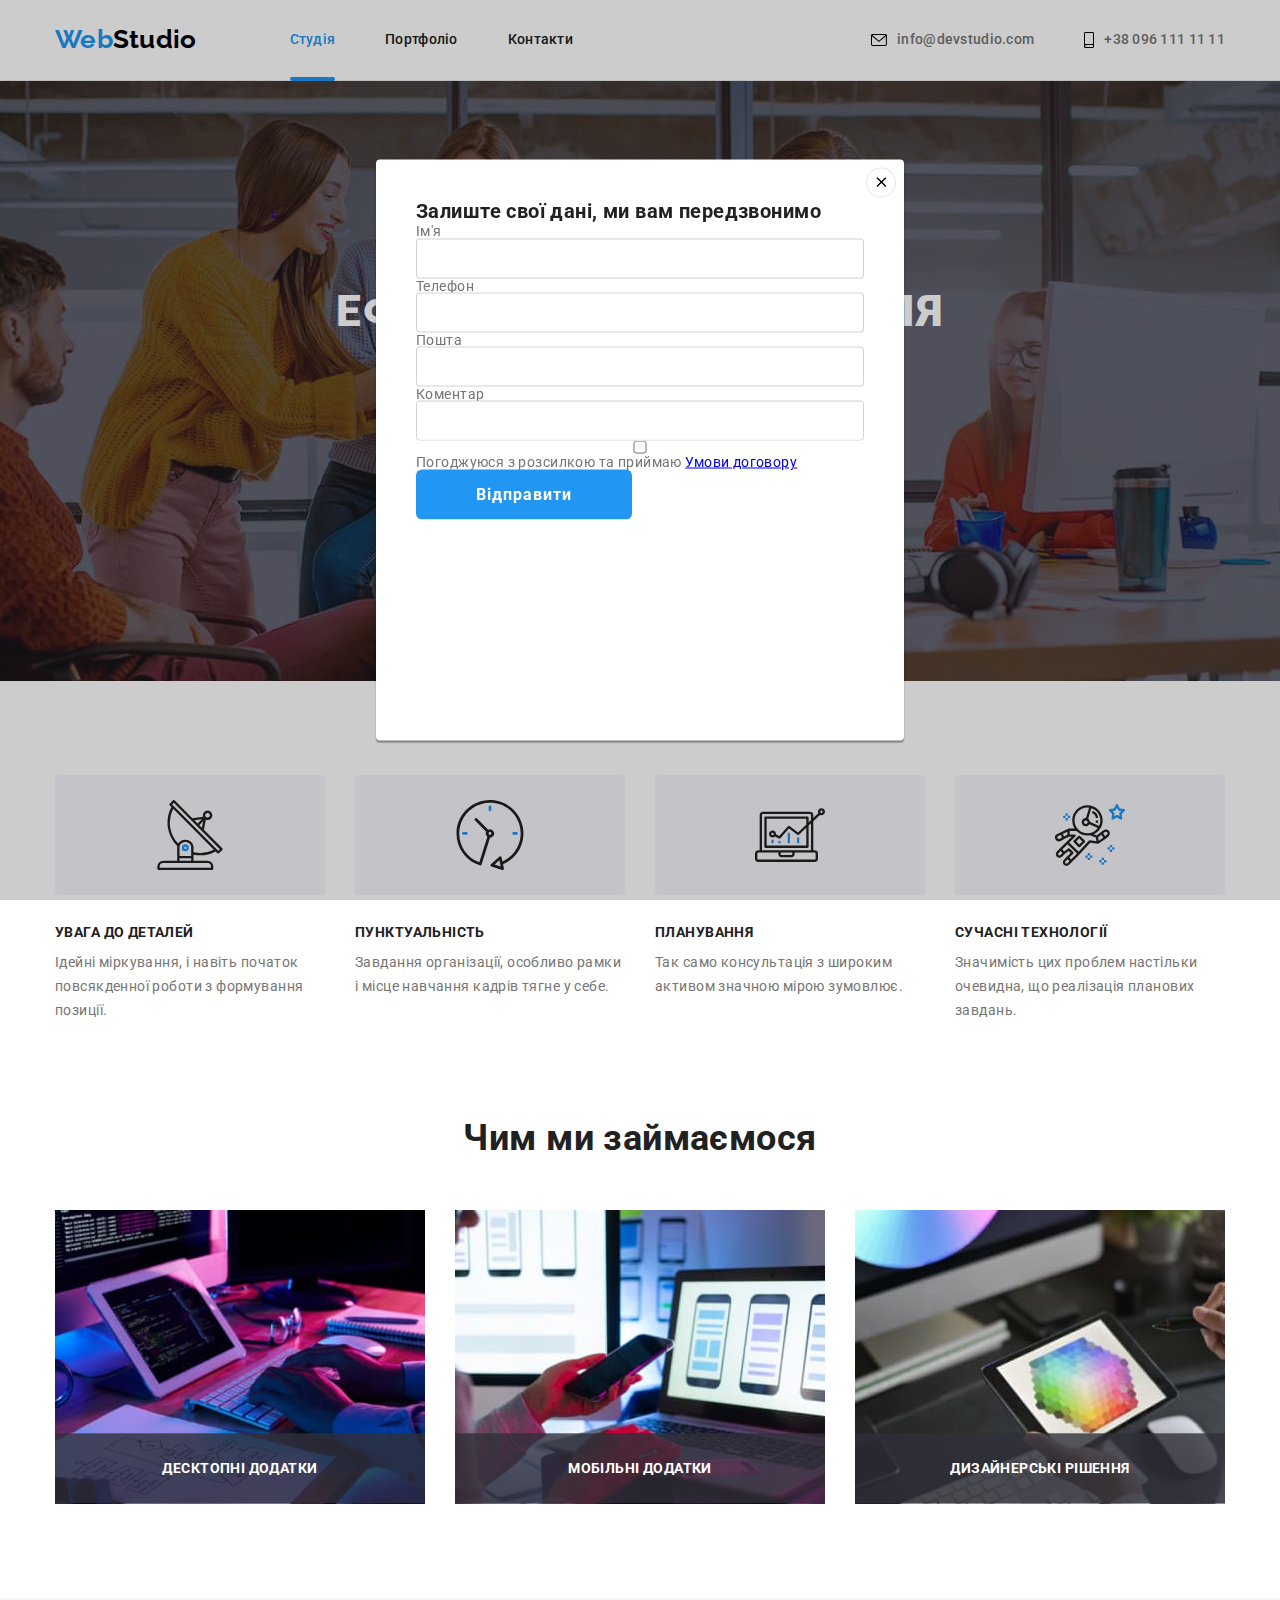
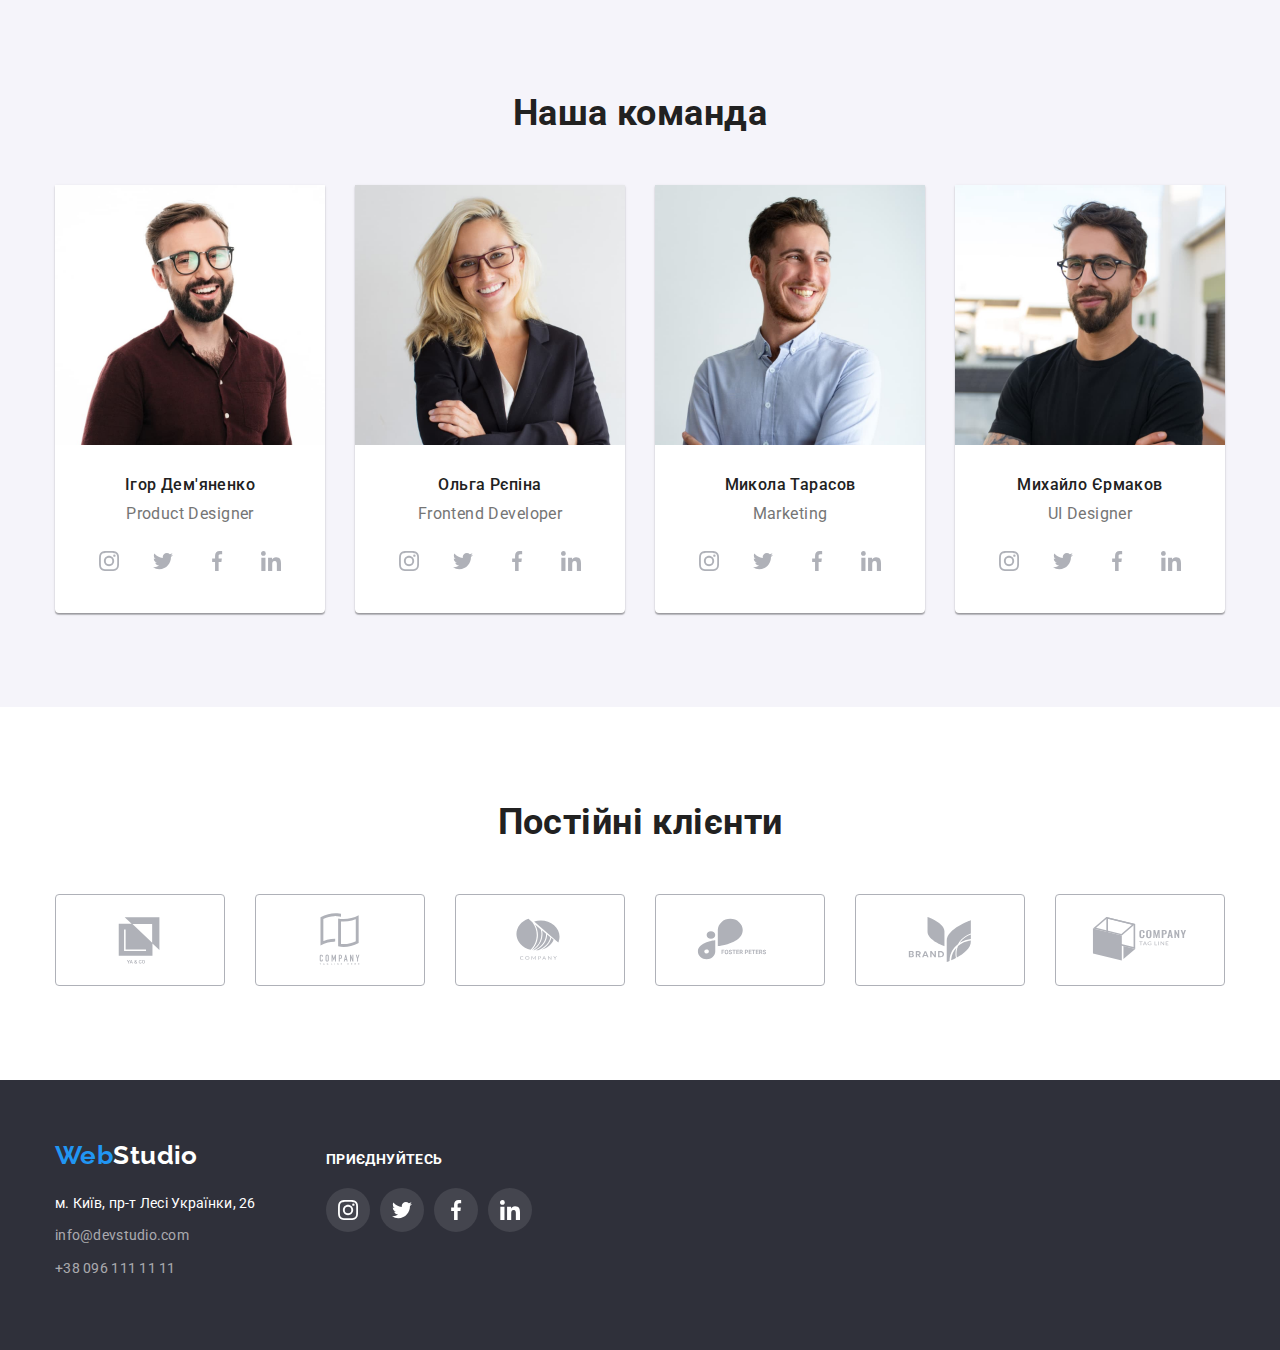
==== index.html @ f41c58e1 "add modal form" ====
<!DOCTYPE html>
<html lang="uk">
<head>
    <meta charset="UTF-8">
    <meta http-equiv="X-UA-Compatible" content="IE=edge">
    <meta name="viewport" content="width=device-width, initial-scale=1.0">
    <title>Web Studio</title>
    <link rel="preconnect" href="https://fonts.googleapis.com">
    <link rel="preconnect" href="https://fonts.gstatic.com" crossorigin>
    <link href="https://fonts.googleapis.com/css2?family=Raleway:wght@700&family=Roboto:wght@400;500;700;900&display=swap" rel="stylesheet">
    <link rel="stylesheet" href="https://cdnjs.cloudflare.com/ajax/libs/modern-normalize/1.1.0/modern-normalize.min.css">
    <link rel="stylesheet" href="./css/styles.css">
</head>
<body>
    <!-- header -->
    
    <header class="header">
        <div class="container flex-align">
        <!-- navigation to other pages -->
            <nav class="header-nav">
                <a href="/" class="logo"><span class="logo-web">Web</span>Studio</a>
                <ul class="page-links list">
                    <li class="item"><a href="./index.html" class="header-nav-link link current">Студія</a></li>
                    <li class="item"><a href="./portfolio.html" class="header-nav-link link">Портфоліо</a></li>
                    <li class="item"><a href="" class="header-nav-link link">Контакти</a></li>
                </ul>
            </nav>
            <!-- header address -->
            <ul class="header-nav list">                
                <li class="item">
                    <a href="mailto:info@devstudio.com" class="contacts-nav">
                        <svg class="envelope" width="16px" height="12px">
                            <use href="./images/icons.svg#icon-envelope"></use>
                        </svg>
                        <span>info@devstudio.com</span>
                    </a>
                </li>
                <li class="item">
                    <a href="tel:+38 096 111 11 11" class="contacts-nav">
                        <svg class="smartphone" width="10px" height="16px">
                            <use href="./images/icons.svg#icon-smartphone"></use>
                        </svg>
                        <span>+38 096 111 11 11</span>
                    </a>
                </li>
            </ul>
        </div>
    </header>
    
    <!-- main -->
    <main>
        <!-- hero -->
        <section class="hero section hero-bg">
            <div class="container">
                <h1 class="hero-title">Ефективні рішення для<br>вашого бізнесу</h1>
                <button type="button" class="btn primary" data-modal-open>Замовити послугу</button>
            </div>        
        </section>
        
        <!-- about -->
        <section class="about section">
            <div class="container">
                <h2 class="title visually-hidden">Наші принципи</h2>
                <ul class="about list">
                    <li class="about-item">
                        <div class="about-container">
                            <svg class="about-icon" width="70px" height="70px">
                                <use href="./images/icons.svg#icon-antenna"></use>
                            </svg>
                        </div>
                        <h3 class="feature">УВАГА ДО ДЕТАЛЕЙ</h3>
                        <p class="feature-info">Ідейні міркування, і навіть початок повсякденної роботи з формування позиції.</p>
                    </li>
                    <li class="about-item">
                        <div class="about-container">
                            <svg class="about-icon" width="70px" height="70px">
                                <use href="./images/icons.svg#icon-clock"></use>
                            </svg>
                        </div>
                        <h3 class="feature">ПУНКТУАЛЬНІСТЬ</h3>
                        <p class="feature-info">Завдання організації, особливо рамки і місце навчання кадрів тягне у себе.</p>
                    </li>
                    <li class="about-item">
                        <div class="about-container">
                            <svg class="about-icon" width="70px" height="70px">
                                <use href="./images/icons.svg#icon-diagram"></use>
                            </svg>
                        </div>
                        <h3 class="feature">ПЛАНУВАННЯ</h3>
                        <p class="feature-info">Так само консультація з широким активом значною мірою зумовлює.</p>
                    </li>
                    <li class="about-item">
                        <div class="about-container">
                            <svg class="about-icon" width="70px" height="70px">
                                <use href="./images/icons.svg#icon-astronaut"></use>
                            </svg>
                        </div>
                        <h3 class="feature">СУЧАСНІ ТЕХНОЛОГІЇ</h3>
                        <p class="feature-info">Значимість цих проблем настільки очевидна, що реалізація планових завдань.</p>
                    </li>
                </ul>
            </div>
        </section>
        
        <!-- what we do -->
        <section class="we-do section">
                <div class="container">
                <h2 class="title">Чим ми займаємося</h2>
                <ul class="we-do list">
                    <li>
                        <div class="we-do-overlay">
                            <img class="no-gap" src="./images/box1.jpg" alt="coding" width="370">
                            <p class="we-do-text">
                                Десктопні додатки
                            </p>
                        </div>
                    </li>
                    <li>
                        <div class="we-do-overlay">
                            <img class="no-gap" src="./images/box2.jpg" alt="optimizing" width="370">
                            <p class="we-do-text">
                                Мобільні додатки
                            </p>
                        </div>
                    </li>
                    <li>
                        <div class="we-do-overlay">
                            <img class="no-gap" src="./images/box3.jpg" alt="styling" width="370">
                            <p class="we-do-text">
                                Дизайнерські рішення
                            </p>
                        </div>
                    </li>
                </ul>
            </div>
        </section>
        
        <!-- crew -->
        <section class="crew section">
                <div class="container">
                    <h2 class="title">Наша команда</h2>
                    <ul class="crew list">
                        <li class="crew item">                            
                            <img class="no-gap" src="./images/crew1.jpg" alt="Ihor" width="270">
                            <div class="crew-item">
                                <h3 class="feature crew">Ігор Дем'яненко</h3>
                                <p class="crew-info">Product Designer</p>
                                <ul class="social-icons list">
                                    <li class="icon-item">
                                        <a href="" class="social-link link">
                                            <svg class="social-icon" width="20px" height="20px">
                                                <use href="./images/icons.svg#icon-instagram"></use>
                                            </svg>
                                        </a>
                                    </li>
                                    <li class="icon-item">
                                        <a href="" class="social-link link">
                                            <svg class="social-icon" width="20px" height="20px">
                                                <use href="./images/icons.svg#icon-twitter"></use>
                                            </svg>
                                        </a>
                                    </li>
                                    <li class="icon-item">
                                        <a href="" class="social-link link">
                                            <svg class="social-icon" width="20px" height="20px">
                                                <use href="./images/icons.svg#icon-facebook"></use>
                                            </svg>
                                        </a>
                                    </li>
                                    <li class="icon-item">
                                        <a href="" class="social-link link">
                                            <svg class="social-icon" width="20px" height="20px">
                                                <use href="./images/icons.svg#icon-linkedin"></use>
                                            </svg>
                                        </a>
                                    </li>
                                </ul>
                            </div>                            
                        </li>
                        <li class="crew item">                            
                            <img class="no-gap" src="./images/crew2.jpg" alt="Olga" width="270">
                            <div class="crew-item">
                                <h3 class="feature crew">Ольга Рєпіна</h3>
                                <p class="crew-info">Frontend Developer</p>
                                <ul class="social-icons list">
                                    <li class="icon-item">
                                        <a href="" class="social-link link">
                                            <svg class="social-icon" width="20px" height="20px">
                                                <use href="./images/icons.svg#icon-instagram"></use>
                                            </svg>
                                        </a>
                                    </li>
                                    <li class="icon-item">
                                        <a href="" class="social-link link">
                                            <svg class="social-icon" width="20px" height="20px">
                                                <use href="./images/icons.svg#icon-twitter"></use>
                                            </svg>
                                        </a>
                                    </li>
                                    <li class="icon-item">
                                        <a href="" class="social-link link">
                                            <svg class="social-icon" width="20px" height="20px">
                                                <use href="./images/icons.svg#icon-facebook"></use>
                                            </svg>
                                        </a>
                                    </li>
                                    <li class="icon-item">
                                        <a href="" class="social-link link">
                                            <svg class="social-icon" width="20px" height="20px">
                                                <use href="./images/icons.svg#icon-linkedin"></use>
                                            </svg>
                                        </a>
                                    </li>
                                </ul>
                            </div>                            
                        </li>
                        <li class="crew item">                            
                            <img class="no-gap" src="./images/crew3.jpg" alt="Mykhola" width="270">
                            <div class="crew-item">
                                <h3 class="feature crew">Микола Тарасов</h3>
                                <p class="crew-info">Marketing</p>
                                <ul class="social-icons list">
                                    <li class="icon-item">
                                        <a href="" class="social-link link">
                                            <svg class="social-icon" width="20px" height="20px">
                                                <use href="./images/icons.svg#icon-instagram"></use>
                                            </svg>
                                        </a>
                                    </li>
                                    <li class="icon-item">
                                        <a href="" class="social-link link">
                                            <svg class="social-icon" width="20px" height="20px">
                                                <use href="./images/icons.svg#icon-twitter"></use>
                                            </svg>
                                        </a>
                                    </li>
                                    <li class="icon-item">
                                        <a href="" class="social-link link">
                                            <svg class="social-icon" width="20px" height="20px">
                                                <use href="./images/icons.svg#icon-facebook"></use>
                                            </svg>
                                        </a>
                                    </li>
                                    <li class="icon-item">
                                        <a href="" class="social-link link">
                                            <svg class="social-icon" width="20px" height="20px">
                                                <use href="./images/icons.svg#icon-linkedin"></use>
                                            </svg>
                                        </a>
                                    </li>
                                </ul>
                            </div>                            
                        </li>
                        <li class="crew item">                            
                            <img class="no-gap" src="./images/crew4.jpg" alt="Mykhailo" width="270">
                            <div class="crew-item">
                                <h3 class="feature crew">Михайло Єрмаков</h3>
                                <p class="crew-info">UI Designer</p>
                                <ul class="social-icons list">
                                    <li class="icon-item">
                                        <a href="" class="social-link link">
                                            <svg class="social-icon" width="20px" height="20px">
                                                <use href="./images/icons.svg#icon-instagram"></use>
                                            </svg>
                                        </a>
                                    </li>
                                    <li class="icon-item">
                                        <a href="" class="social-link link">
                                            <svg class="social-icon" width="20px" height="20px">
                                                <use href="./images/icons.svg#icon-twitter"></use>
                                            </svg>
                                        </a>
                                    </li>
                                    <li class="icon-item">
                                        <a href="" class="social-link link">
                                            <svg class="social-icon" width="20px" height="20px">
                                                <use href="./images/icons.svg#icon-facebook"></use>
                                            </svg>
                                        </a>
                                    </li>
                                    <li class="icon-item">
                                        <a href="" class="social-link link">
                                            <svg class="social-icon" width="20px" height="20px">
                                                <use href="./images/icons.svg#icon-linkedin"></use>
                                            </svg>
                                        </a>
                                    </li>
                                </ul>
                            </div>                            
                        </li>
                    </ul>
                </div>
        </section>

        <!-- clients -->
        <section class="clients section">
            <div class="container">
                <h2 class="title">Постійні клієнти</h2>
                <ul class="clients list">
                    <li class="client-item">
                        <a href="/" class="client-link">
                            <svg class="logo-icon" width="106px" height="60px">
                                <use href="./images/icons.svg#icon-logo"></use>
                            </svg>
                        </a>
                    </li>
                    <li class="client-item">
                        <a href="/" class="client-link">
                            <svg class="logo-icon" width="106px" height="60px">
                                <use href="./images/icons.svg#icon-logo-1"></use>
                            </svg>
                        </a>
                    </li>
                    <li class="client-item">
                        <a href="/" class="client-link">
                            <svg class="logo-icon" width="106px" height="60px">
                                <use href="./images/icons.svg#icon-logo-2"></use>
                            </svg>
                        </a>
                    </li>
                    <li class="client-item">
                        <a href="/" class="client-link">
                            <svg class="logo-icon" width="106px" height="60px">
                                <use href="./images/icons.svg#icon-logo-3"></use>
                            </svg>
                        </a>
                    </li>
                    <li class="client-item">
                        <a href="/" class="client-link">
                            <svg class="logo-icon" width="106px" height="60px">
                                <use href="./images/icons.svg#icon-logo-4"></use>
                            </svg>
                        </a>
                    </li>
                    <li class="client-item">
                        <a href="/" class="client-link">
                            <svg class="logo-icon" width="106px" height="60px">
                                <use href="./images/icons.svg#icon-logo-5"></use>
                            </svg>
                        </a>
                    </li>
                </ul>
            </div>
        </section>
    </main>

    <!-- footer -->
    <footer class="footer">
        <div class="container">
            <div class="address-links">
                <a href="/" class="footer logo"><span class="logo-web">Web</span>Studio</a>
            <address class="address-list">
                <ul class="address-list list">
                    <li><a href="https://goo.gl/maps/iMWKFZ3eY1f8vixX7" class="contacts-nav address">м. Київ, пр-т Лесі Українки, 26</a></li>
                    <li><a href="mailto:info@devstudio.com" class="contacts-nav link">info@devstudio.com</a></li>
                    <li><a href="tel:+38 096 111 11 11" class="contacts-nav link">+38 096 111 11 11</a></li>
                </ul>
            </address>
            </div>
            <div class="social-links">
                <strong class="strong">приєднуйтесь</strong>
                <ul class="social-icons list">
                    <li class="icon-item">
                        <a href="/" class="social-link link">
                            <svg class="social-icon" width="20px" height="20px">
                                <use href="./images/icons.svg#icon-instagram"></use>
                            </svg>
                        </a>
                    </li>
                    <li class="icon-item">
                        <a href="/" class="social-link link">
                            <svg class="social-icon" width="20px" height="20px">
                                <use href="./images/icons.svg#icon-twitter"></use>
                            </svg>
                        </a>
                    </li>
                    <li class="icon-item">
                        <a href="/" class="social-link link">
                            <svg class="social-icon" width="20px" height="20px">
                                <use href="./images/icons.svg#icon-facebook"></use>
                            </svg>
                        </a>
                    </li>
                    <li class="icon-item">
                        <a href="/" class="social-link link">
                            <svg class="social-icon" width="20px" height="20px">
                                <use href="./images/icons.svg#icon-linkedin"></use>
                            </svg>
                        </a>
                    </li>
                </ul>
            </div>
        </div>
    </footer>
    <div class="backdrop is-hidde" data-modal>
        <div class="modal">
            <button type="button" class="btn-modal" data-modal-close>
                <svg class="modal-icon" width="18px" height="18px">
                    <use href="./images/icons.svg#icon-close"></use>
                </svg>
            </button>
            <b class="title">
                Залиште свої дані, ми вам передзвонимо
            </b>
            <form name="ticket">
                <div class="form-field">
                    <label for="user-name">
                    Ім'я
                    </label>
                    <input type="text" name="user-name" id="user-name" class="modal-input">
                </div>
                <div class="form-field">
                    <label for="user-tel" class="modal-label">
                    Телефон
                    </label>
                    <input type="tel" name="user-tel" id="user-tel" class="modal-input">
                </div>
                <div class="form-field">
                    <label for="user-email" class="modal-label">
                    Пошта
                    </label>
                    <input type="email" name="user-email" id="user-email" class="modal-input">
                </div>
                <div class="form-field">
                    <label for="user-comment" class="modal-label">
                    Коментар
                    </label>
                    <textarea name="user-comment" id="user-comment" placeholder="Введіть текст" class="user-comment modal-input" rows="8">
                    </textarea>
                </div>
                <div class="form-field">
                    <input type="checkbox" id="checkbox">
                    <label for="checkbox">
                        Погоджуюся з розсилкою та приймаю
                        <a href="/">Умови договору</a>
                    </label>
                </div>
                <button type="submit" class="btn primary">
                    <p>
                        Відправити
                    </p>
                </button>
            </form>
        </div>
    </div>
    <script src="./js/modal.js"></script>
</body>
</html>
---- css/styles.css ----
:root {
    --primary-backgroung-color: #FFFFFF;
    --primary-text-color: #757575;
    --secondary-background-color: #F5F4FA;
    --accent-color: #2196F3;
    --title-features-color: #212121;
    --hero-background-color: #2F303A;
    --hero-text-color: #FFFFFF;
    --footer-color: #2F303A;
    --footer-text-color: #FFFFFF;
    --footer-contacts-color: rgba(255, 255, 255, 0.6);
    --button-text-accent-color: #FFFFFF;
}

/* general */
body {
    background-color: var(--primary-backgroung-color);
    color: var(--primary-text-color);

    list-style: none;

    font-family: 'Roboto', sans-serif;
    font-size: 14px;
    letter-spacing: 0.03em;
}

h1, h2, h3 {
    margin: 0 auto;
}

p {
    margin: 0;
}

.container {
    width: 1200px;
    margin: 0 auto;
    padding-left: 15px;
    padding-right: 15px;
    /* outline: 2px solid tomato; */
}

.flex-align {
    display: flex;
    align-items: center;
}

.section {
    padding-top: 94px;
    padding-bottom: 94px;
}

.visually-hidden {
    position: absolute;
    width: 1px;
    height: 1px;
    margin: -1px;
    border: 0;
    padding: 0;

    white-space: nowrap;
    clip-path: inset(100%);
    clip: rect(0 0 0 0);
    overflow: hidden;
}

.no-gap {
    display: block;
}


/* buttons */
.btn {
    cursor: pointer;
    text-align: center;
    border: none;
}

.btn.primary {
    display: inline-flex;
    width: 216px;
    height: 50px;
    align-items: center;
    justify-content: center;
    border-radius: 6px;
    /* padding: 10px 32px; */

    background-color: var(--accent-color);
    color: var(--button-text-accent-color);

    transition: background-color 250ms cubic-bezier(0.4, 0, 0.2, 1);

    font-family: inherit;
    font-weight: 700;
    font-size: 16px;
    line-height: 1.9;
    letter-spacing: 0.06em;
}

.btn.primary:hover,
.btn.primary:focus {
    background-color: #188CE8;
}

.btn.secondary {
    display: inline-block;
    border-radius: 6px;
    padding: 6px 22px;

    background-color: var(--secondary-background-color);
    color: var(--title-features-color);

    transition: color 250ms cubic-bezier(0.4, 0, 0.2, 1),
    background-color 250ms cubic-bezier(0.4, 0, 0.2, 1),
    box-shadow 250ms cubic-bezier(0.4, 0, 0.2, 1);

    font-family: inherit;
    font-weight: 500;
    font-size: 16px;
    line-height: 1.6;
    text-align: center;
    letter-spacing: 0.03em;
}

/* lists */
.list {
    margin: 0;
    padding: 0;
    list-style: none;
}

/* links */
.link {
    text-decoration: none;
}

/* header */
.header {
    border-bottom: 1px solid #ECECEC;
}

.logo {
    display: block;
    padding-top: 24px;
    padding-bottom: 25px;

    color: #000000;

    font-family: 'Raleway', sans-serif;
    font-weight: 700;
    font-size: 26px;
    line-height: 1.2;
    text-decoration: none;
}

.logo .logo-web {
    color: var(--accent-color);
}

.header-nav,
.page-links {
    display: flex;
    align-items: center;
    justify-content: flex-start;
}

.page-links.list {
    margin-left: 93px;
}

.header-nav,
.contacts-nav {
    font-weight: 500;
    font-size: 14px;
    line-height: 1.14;
    letter-spacing: 0.02em;
}

.header-nav .item + .item {
    margin-left: 50px;
}

.header-nav .link {
    padding-top: 32px;
    padding-bottom: 32px;

    color: var(--title-features-color);
    text-decoration: none;
    transition: color 250ms cubic-bezier(0.4, 0, 0.2, 1);
}

.header-nav .link:hover,
.header-nav .link:focus {
    color: var(--accent-color);
}

.header-nav .link.current {
    color: var(--accent-color);
}

.header-nav .list {
    margin-top: 0;
    margin-bottom: 0;
}

.header-nav.list {
    margin-left: auto;
}

.header-nav-link {
    display: block;
    position: relative;
}

.header-nav-link::after {
    content: '';
    display: block;

    position: absolute;
    bottom: -1.2px;
    width: 100%;
    height: 4px;
    background-color: var(--accent-color);
    border-radius: 2px;

    transform: scaleX(0);
    transition: transform 250ms cubic-bezier(0.4, 0, 0.2, 1);
    overflow: hidden;
}

.header-nav-link:hover::after,
.header-nav-link:focus::after,
.current::after {
    transform: scaleX(1);
}

.contacts-nav {
    display: flex;
    align-items: center;
    padding-top: 32px;
    padding-bottom: 32px;
    
    color: var(--primary-text-color);
    text-decoration: none;
    transition: color 250ms cubic-bezier(0.4, 0, 0.2, 1);
}

.envelope,
.smartphone {
    margin-right: 10px;
    transition: color 250ms cubic-bezier(0.4, 0, 0.2, 1),
    fill 250ms cubic-bezier(0.4, 0, 0.2, 1);
}

.contacts-nav:hover,
.contacts-nav:focus {
    color: var(--accent-color);
    fill: var(--accent-color);
}

/* hero */
.hero {
    text-align: center;
    background-color: #2F303A;
    color: var(--hero-text-color);
    padding-top: 0;
    padding-bottom: 0;
}

.hero-bg {
    height: 600px;
    max-width: 1600px;
    margin-left: auto;
    margin-right: auto;

    background-image: linear-gradient(
        to right,
        rgba(47, 48, 58, 0.4),
        rgba(47, 48, 58, 0.4)),
        url(../images/hero.jpg);
    background-repeat: no-repeat;
    background-position: center;
    background-size: cover
}

.hero.section {
    padding: 200px 0;
}

.hero-title {
    /* padding: 46px; */
    margin-bottom: 30px;

    font-weight: 900;
    font-size: 44px;
    line-height: 1.4;
    text-align: center;
    letter-spacing: 0.06em;
    text-transform: uppercase;
}

 /* about */
.about.section {
    padding-bottom: 0;
}
.title {
    color: var(--title-features-color);

    font-weight: 700;
    font-size: 36px;
    line-height: 1.2;
    text-align: center;
}

.we-do .title {
    margin-bottom: 50px;
}

.about.list {
    display: flex;
    justify-content: space-between;
}

.about-item {
    /* margin-right: 30px; */
    width: 270px;
}

/* we-do */

.we-do.list {
    display: flex;
    justify-content: space-between;
}

.we-do-overlay {
    position: relative;
}

.we-do-text {
    display: flex;
    width: 100%;
    height: 70px;
    justify-content: center;
    align-items: center;
    position: absolute;
    transform: translateY(-101%);

    font-weight: 700;
    line-height: 16px;
    text-transform: uppercase;
    
    background-color: rgba(47, 48, 58, 0.8);
    color: #ffffff;
}


.about-container {
    display: flex;
    width: 270px;
    height: 120px;
    margin-bottom: 30px;
    align-items: center;
    justify-content: center;
    border-radius: 4px;
    
    background-color: #F5F4FA;
}

.feature {
    margin-bottom: 10px;

    color: var(--title-features-color);

    font-weight: 700;
    font-size: 14px;
    line-height: 1.14;
    text-transform: uppercase;
}

.feature-info {
    line-height: 1.7;
}

/* crew */
.crew {
    background-color: var(--secondary-background-color);
    text-transform: none;
}

.crew-item {
    padding: 30px 0;
}

.crew .title {
    margin-bottom: 50px;
}

.crew.list {
    display: flex;
    justify-content: space-between;
}

.crew.item {
    background-color: #fff;
    box-shadow: 0px 1px 3px rgba(0, 0, 0, 0.12), 0px 1px 1px rgba(0, 0, 0, 0.14), 0px 2px 1px rgba(0, 0, 0, 0.2);
    border-radius: 0 0 4px 4px;
}

.crew.item .social-icons {
    display: flex;
    justify-content: center;
    margin-top: 16px;
}

.crew.item .icon-item {
    width: 44px;
    height: 44px;
    margin-right: 10px;
}

.crew.item .social-link:hover,
.crew.item .social-link:focus {
    background-color: var(--accent-color);
    fill: #FFFFFF;
}

.crew.item .icon-item:last-child {
    margin-right: 0;
}

.crew.item .social-link {
    display: flex;
    height: 100%;
    width: 100%;
    align-items: center;
    justify-content: center;
    border-radius: 50%;
    fill: #AFB1B8;

    transition: fill 250ms cubic-bezier(0.4, 0, 0.2, 1),
    background-color 250ms cubic-bezier(0.4, 0, 0.2, 1);
}

.feature.crew {
    font-weight: 500;
    font-size: 16px;
    line-height: 1.2;
    text-align: center;

    background-color: #fff;
}

.crew-info {
    font-size: 16px;
    line-height: 1.2;
    text-align: center;

    color: var(--primary-text-color);
}

/* clients */

.clients {
    display: flex;
    align-items: center;
    justify-content: center;
}

.clients .client-item {
    display: flex;
    width: 170px;
    height: 92px;
    margin-top: 50px;
    margin-right: 30px;
}

.clients .client-item:last-child {
    margin-right: 0;
}


.client-link {
    display: flex;
    height: 100%;
    width: 100%;
    align-items: center;
    justify-content: center;
    transition: color 250ms cubic-bezier(0.4, 0, 0.2, 1),
    border-color 250ms cubic-bezier(0.4, 0, 0.2, 1);

    color: #AFB1B8;
    border: 1px solid #AFB1B8;
    border-radius: 4px;
}

.client-link:hover,
.client-link:focus {
    color: var(--accent-color);
    border-color: var(--accent-color);
}

.logo-icon {
    fill: currentColor;
}

/* filters */
.filters.list {
    display: flex;
    justify-content: center;
    margin-bottom: 50px;
}

.filters .btn:hover,
.filters .btn:focus {
    background-color: var(--accent-color);
    color: var(--button-text-accent-color);
    box-shadow:
    0px 3px 1px rgba(0, 0, 0, 0.1),
    0px 1px 2px rgba(0, 0, 0, 0.08),
    0px 2px 2px rgba(0, 0, 0, 0.12);
}

.filter.item {
    margin-right: 8px;
}

.filter.item:last-child {
    margin-right: 0;
}

/* projects */
.projects.list {
    display: flex;
    flex-wrap: wrap;
    gap: 30px;
}

.projects-list-item {
    flex-basis: calc((100% - 60px) / 3);

    border: 1px solid #EEEEEE;
    border-radius: 4px;
}

.project.link:hover,
.project.link:focus {
    /* border: 1px solid #EEEEEE; */
    box-shadow:
        0px 1px 1px rgba(0, 0, 0, 0.12),
        0px 4px 4px rgba(0, 0, 0, 0.06),
        1px 4px 6px rgba(0, 0, 0, 0.16);
}

.project-hover {
    position: relative;
    overflow: hidden;
}

.project-item-overlay {
    display: block;
    position: absolute;
    width: 100%;
    height: 100%;
    background-color: rgba(33, 150, 243, 0.9);

    transition: transform 250ms cubic-bezier(0.4, 0, 0.2, 1);
}

.overlay-text {
    min-width: 322px;
    min-height: 168px;
    padding: 63px 24px;

    font-size: 18px;
    line-height: 28px;

    color: #ffffff;
}

.project.link:hover .project-item-overlay,
.project.link:focus .project-item-overlay {
    transform: translateY(-100%);
}

.img {
    display: block;
    max-width: 100%;
    height: auto;
}

/* .projects-list-item {
    width: 370px;
    margin-right: 30px;
    margin-bottom: 30px;
}

.projects-list-item:nth-child(3n) {
    margin-right: 0;
}

.projects-list-item:nth-last-child(-n + 3) {
    margin-bottom: 0;
} */

.project.link {
    display: block;

    transition: box-shadow 250ms cubic-bezier(0.4, 0, 0.2, 1);
}

.project-item {
    padding: 20px 24px;
}

.project-title {
    color: var(--title-features-color);

    font-weight: 700;
    font-size: 18px;
    line-height: 2;
    letter-spacing: 0.06em;
}

.project-type {
    color: var(--primary-text-color);

    font-size: 16px;
    line-height: 1.8;
}

/* footer */
.footer {
    padding: 60px 0;

    background-color: var(--footer-color);
}

.footer .container {
    display: flex;
    align-items: baseline;
}

.address-list {
    font-style: normal;
    text-decoration: none;
}

.contacts-nav.link,
.contacts-nav.address {
    display: block;
    padding-top: 0;
    padding-bottom: 0;
    margin-bottom: 9px;
}

.footer .address {
    color: var(--footer-text-color);
    font-weight: 400;
    font-size: 14px;
    line-height: 1.7;
}

.footer .address:hover,
.footer .address:focus {
    color: var(--accent-color);
}

.footer.logo {
    padding: 0;
    margin-bottom: 20px;

    color: var(--footer-text-color);

    text-decoration: none;
}

.footer .contacts-nav.link {
    color: var(--footer-contacts-color);
    font-weight: 400;
    font-size: 14px;
    line-height: 1.7;
}

.footer .link:hover,
.footer .link:focus {
    color: var(--accent-color);
}

.footer .strong {
    line-height: 16px;
    text-transform: uppercase;

    color: var(--footer-text-color);
}

.social-links {
    margin-left: 70px;
}
.social-icons {
    display: flex;
    margin-top: 20px;
    justify-content: center;
}

.icon-item {
    display: flex;
    width: 44px;
    height: 44px;
    margin-right: 10px;
    background-color: rgba(255, 255, 255, 0.1);
    border-radius: 50%;
}

.icon-item:last-child {
    margin-right: 0;
}

.social-link {
    display: flex;
    height: 100%;
    width: 100%;
    align-items: center;
    justify-content: center;
    border-radius: 50%;
    fill: var(--footer-text-color);

    transition: background-color 250ms cubic-bezier(0.4, 0, 0.2, 1);
}

.social-link:hover,
.social-link:focus {
    background-color: var(--accent-color);
}

/* modal */

.backdrop {
    position: fixed;
    top: 0;
    left: 0;
    width: 100%;
    height: 100%;

    background-color: rgba(0, 0, 0, 0.2);
    opacity: 1;

    transition: opacity 250ms, visibility 250ms;    
}

.backdrop.is-hidden .modal {
    transform: translate(-50%, -50%) scaleY(0);
}

.is-hidden {
    opacity: 0;
    pointer-events: none;
    visibility: hidden;
}

.modal {    
    position: absolute;
    top: 50%;
    left: 50%;
    transform-origin: top center;
    transform: translate(-50%, -50%) scaleY(1);

    min-width: 528px;
    min-height: 581px;
    padding: 40px;
    
    background-color: #ffffff;
    box-shadow: 0px 1px 3px rgba(0, 0, 0, 0.12), 0px 1px 1px rgba(0, 0, 0, 0.14), 0px 2px 1px rgba(0, 0, 0, 0.2);
    border-radius: 4px;

    transition: transform 1000ms cubic-bezier(0.4, 0, 0.2, 1);
}

.btn-modal {
    position: absolute;
    top: 8px;
    right: 8px;
    
    display: flex;
    justify-content: center;
    align-items: center;
    width: 30px;
    height: 30px;
    
    background-color: #ffffff;
    border-radius: 50%;
    border: 1px solid rgba(0, 0, 0, 0.1);
    
    cursor: pointer;
}

.modal .title {
    font-size: 20px;
    line-height: 23px;
}

.form-field {
    display: flex;
    flex-direction: column;
}

.modal-label {
    line-height: 14px;
}

.modal-input {
    width: 100%;
    height: 40px;
    padding: 12px;

    border: 1px solid rgba(33, 33, 33, 0.2);
    border-radius: 4px;
}

.user-comment {
    resize: none;
}
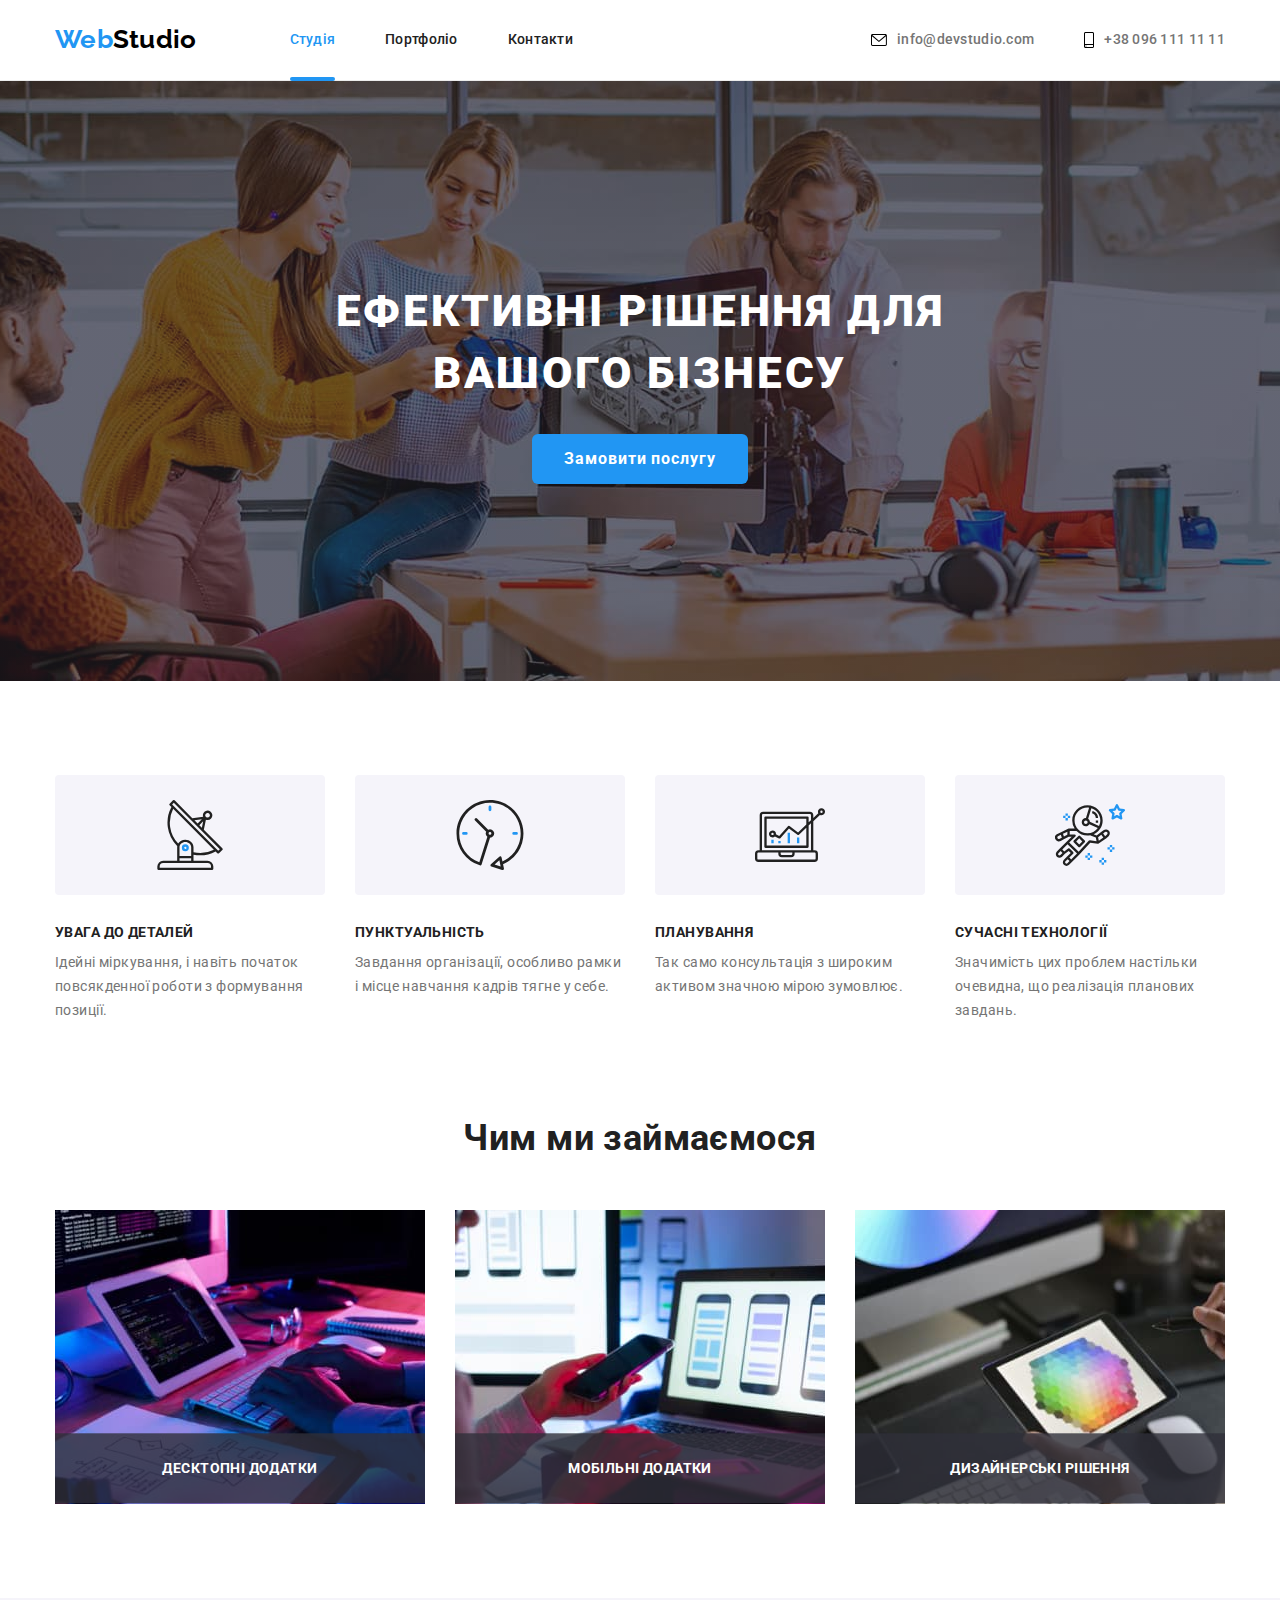
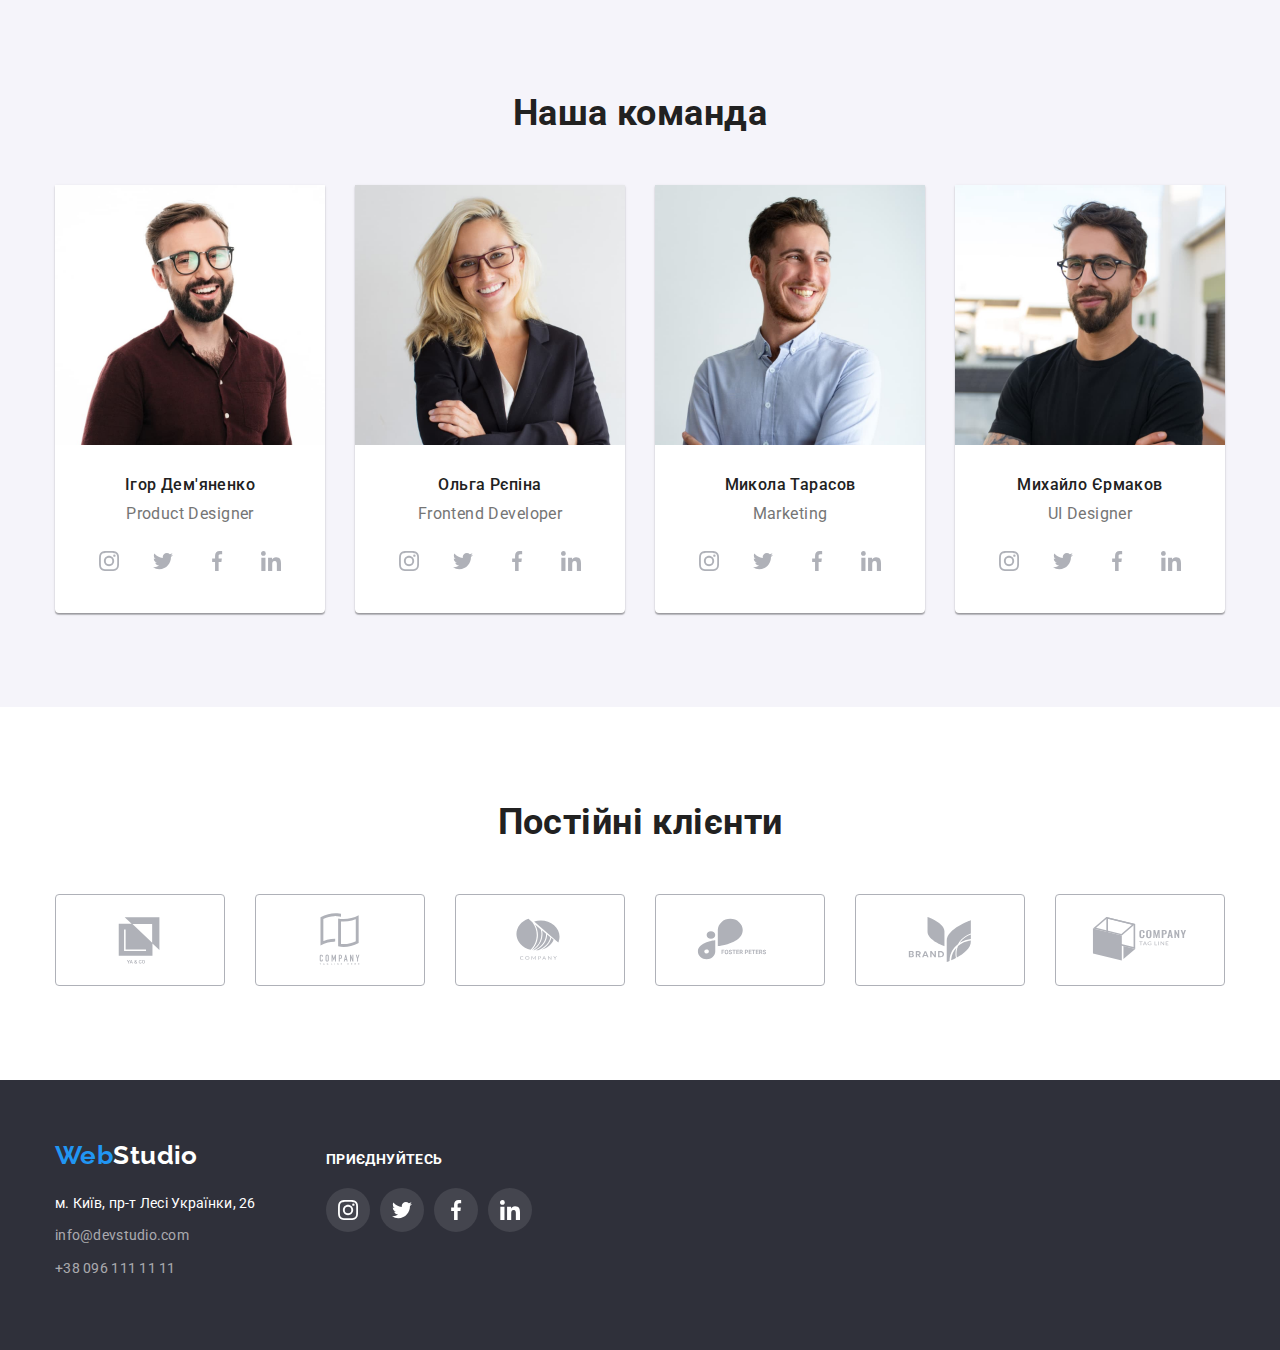
==== commit 95ec7448: "add full modal" ====
--- a/index.html
+++ b/index.html
@@ -390,11 +390,25 @@
                     </li>
                 </ul>
             </div>
+            <!-- <div class="thumb-foot">
+                <form class="sub-data">
+                    <label class="sub-text" for="sub">
+                        Підпишіться на розсилку
+                        <input class="sub-form" type="email" name="sub" placeholder="Email" id="sub" />
+                    </label>
+                    <button class="sub-btn" type="submit">
+                        Підписатися
+                        <svg class="sub-icon" width="24" height="24">
+                        <use href="./images/sprites.svg#icon-send"></use>
+                        </svg>
+                    </button>
+                </form>
+            </div> -->
         </div>
     </footer>
-    <div class="backdrop is-hidde" data-modal>
+    <div class="backdrop is-hidden" data-modal>
         <div class="modal">
-            <button type="button" class="btn-modal" data-modal-close>
+            <button type="button" class="btn btn-modal" data-modal-close>
                 <svg class="modal-icon" width="18px" height="18px">
                     <use href="./images/icons.svg#icon-close"></use>
                 </svg>
@@ -404,38 +418,37 @@
             </b>
             <form name="ticket">
                 <div class="form-field">
-                    <label for="user-name">
-                    Ім'я
-                    </label>
-                    <input type="text" name="user-name" id="user-name" class="modal-input">
+                    <label class="modal-label">
+                        Ім'я
+                        <input type="text" name="user-name" class="modal-input">
+                    </label>
                 </div>
                 <div class="form-field">
-                    <label for="user-tel" class="modal-label">
+                    <label class="modal-label">
                     Телефон
-                    </label>
-                    <input type="tel" name="user-tel" id="user-tel" class="modal-input">
+                    <input type="tel" name="user-tel" class="modal-input">
+                    </label>
                 </div>
                 <div class="form-field">
-                    <label for="user-email" class="modal-label">
+                    <label class="modal-label">
                     Пошта
-                    </label>
-                    <input type="email" name="user-email" id="user-email" class="modal-input">
+                    <input type="email" name="user-email" class="modal-input">
+                    </label>
                 </div>
                 <div class="form-field">
-                    <label for="user-comment" class="modal-label">
-                    Коментар
-                    </label>
-                    <textarea name="user-comment" id="user-comment" placeholder="Введіть текст" class="user-comment modal-input" rows="8">
-                    </textarea>
-                </div>
-                <div class="form-field">
-                    <input type="checkbox" id="checkbox">
-                    <label for="checkbox">
+                    <label class="modal-label">
+                        Коментар
+                    <textarea name="user-comment" placeholder="Введіть текст" class="user-comment modal-input" rows="8"></textarea>
+                    </label>
+                </div>
+                <div class="form-field checkbox-field">
+                    <label class="modal-label-checkbox">
+                        <input type="checkbox">
                         Погоджуюся з розсилкою та приймаю
                         <a href="/">Умови договору</a>
                     </label>
                 </div>
-                <button type="submit" class="btn primary">
+                <button type="submit" class="btn btn-submit">
                     <p>
                         Відправити
                     </p>
--- a/css/styles.css
+++ b/css/styles.css
@@ -589,20 +589,6 @@
     height: auto;
 }
 
-/* .projects-list-item {
-    width: 370px;
-    margin-right: 30px;
-    margin-bottom: 30px;
-}
-
-.projects-list-item:nth-child(3n) {
-    margin-right: 0;
-}
-
-.projects-list-item:nth-last-child(-n + 3) {
-    margin-bottom: 0;
-} */
-
 .project.link {
     display: block;
 
@@ -790,11 +776,14 @@
     background-color: #ffffff;
     border-radius: 50%;
     border: 1px solid rgba(0, 0, 0, 0.1);
-    
-    cursor: pointer;
 }
 
 .modal .title {
+    display: flex;
+    align-items: center;
+    justify-content: center;
+    margin-bottom: 12px;
+
     font-size: 20px;
     line-height: 23px;
 }
@@ -802,21 +791,70 @@
 .form-field {
     display: flex;
     flex-direction: column;
+    margin-bottom: 10px;
+}
+
+.modal-label-checkbox {
+    display: flex;
+    align-items: center;
+    justify-content: center;
+    line-height: 24px;    
 }
 
 .modal-label {
+    font-size: 12px;
     line-height: 14px;
+    letter-spacing: 0.01em;
 }
 
 .modal-input {
     width: 100%;
     height: 40px;
-    padding: 12px;
+    margin-top: 4px;
+    padding-top: 12px;
+    padding-right: 12px;
+    padding-bottom: 12px;
+    padding-left: 42px;
 
     border: 1px solid rgba(33, 33, 33, 0.2);
     border-radius: 4px;
 }
 
 .user-comment {
+    height: 120px;
+    padding: 12px 16px;
     resize: none;
+}
+
+.checkbox-field {
+    margin-top: 20px;
+}
+
+.btn-submit {
+    display: flex;
+    width: 200px;
+    height: 50px;
+    margin-top: 30px;
+    margin-left: auto;
+    margin-right: auto;
+    align-items: center;
+    justify-content: center;
+    border-radius: 4px;
+
+    background-color: var(--accent-color);
+    color: var(--button-text-accent-color);
+    box-shadow: 0px 4px 4px rgba(0, 0, 0, 0.15);
+
+    transition: background-color 250ms cubic-bezier(0.4, 0, 0.2, 1);
+
+    font-family: inherit;
+    font-weight: 700;
+    font-size: 16px;
+    line-height: 30px;
+    letter-spacing: 0.06em;
+}
+
+.btn-submit:hover,
+.btn-submit:focus {
+    background-color: #188CE8;
 }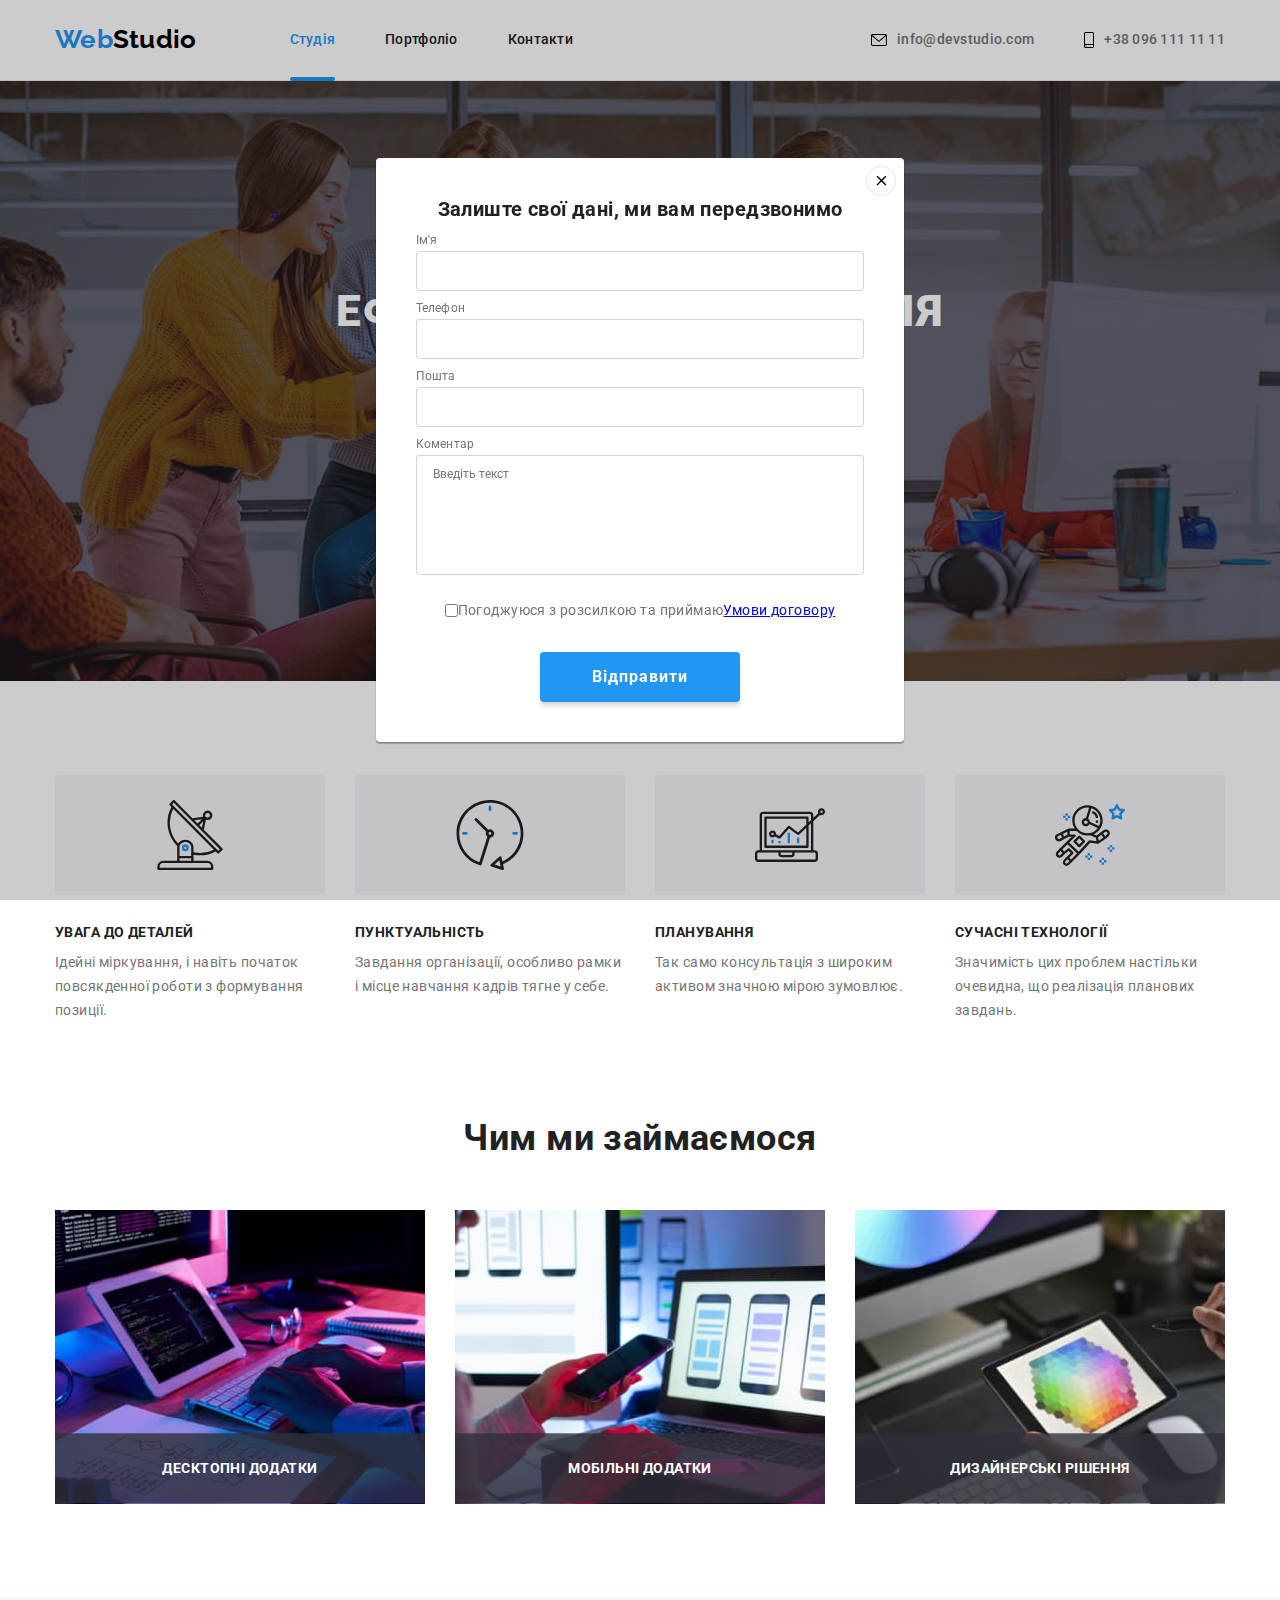
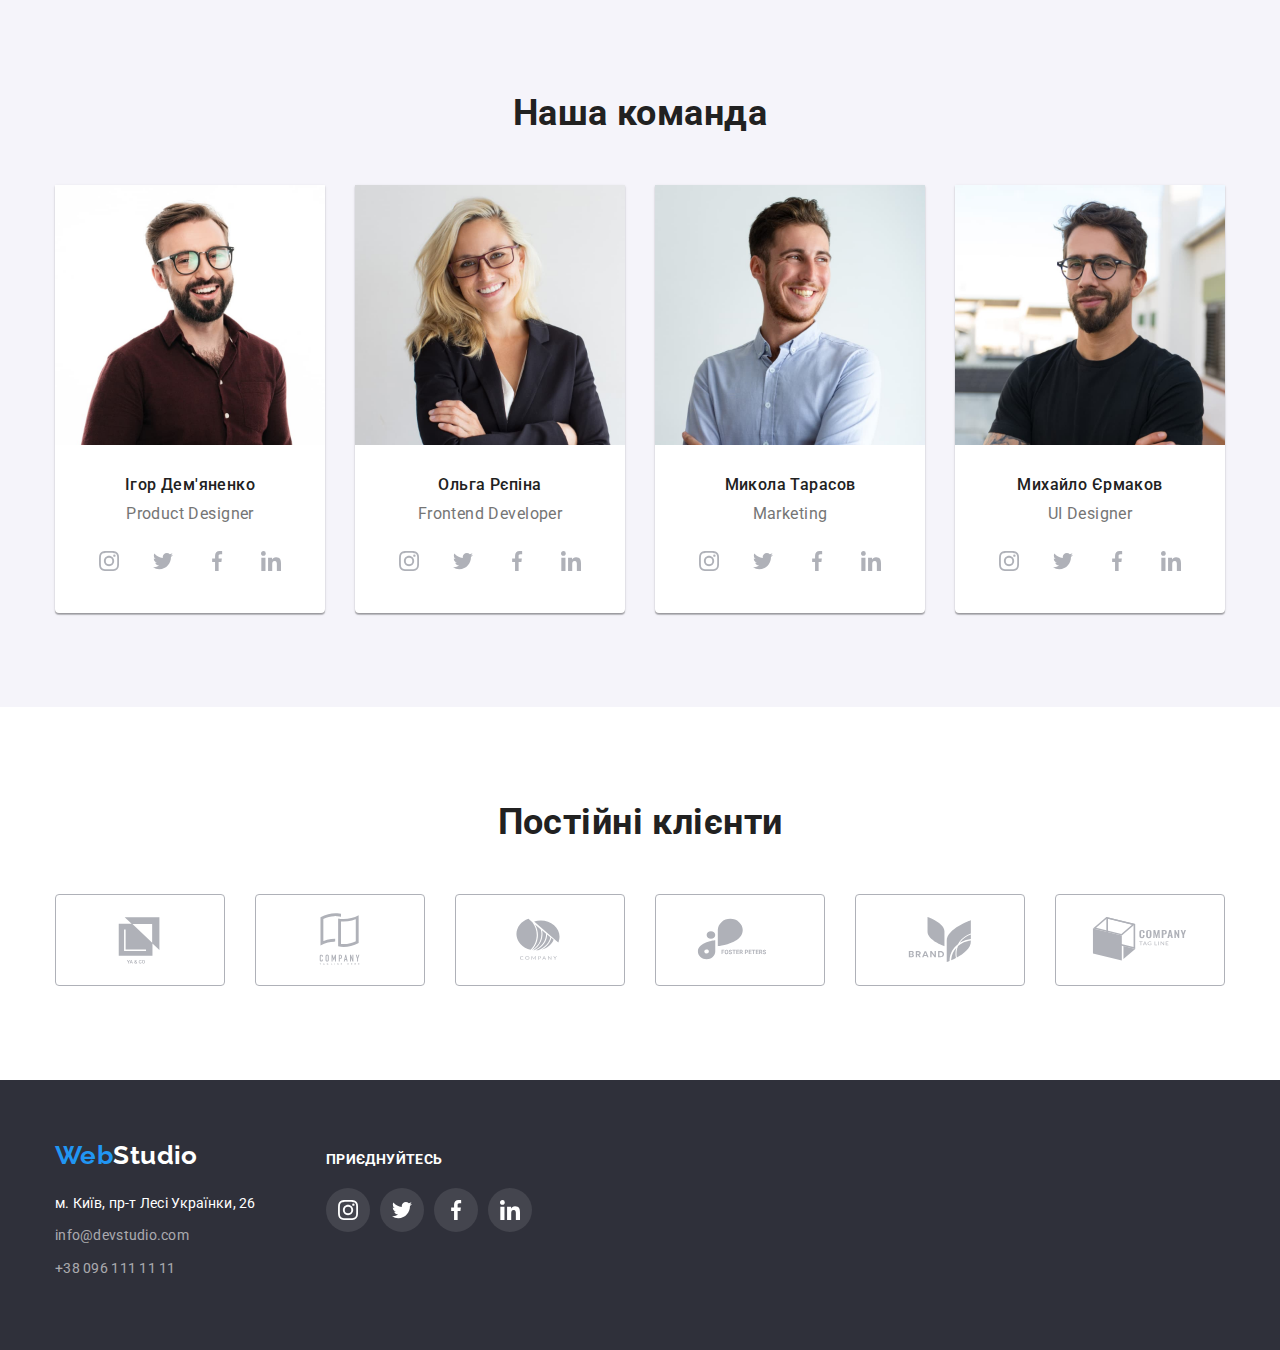
==== commit 93888a9e: "add svgs to sprite" ====
--- a/index.html
+++ b/index.html
@@ -406,7 +406,7 @@
             </div> -->
         </div>
     </footer>
-    <div class="backdrop is-hidden" data-modal>
+    <div class="backdrop is-hidde" data-modal>
         <div class="modal">
             <button type="button" class="btn btn-modal" data-modal-close>
                 <svg class="modal-icon" width="18px" height="18px">
@@ -444,8 +444,7 @@
                 <div class="form-field checkbox-field">
                     <label class="modal-label-checkbox">
                         <input type="checkbox">
-                        Погоджуюся з розсилкою та приймаю
-                        <a href="/">Умови договору</a>
+                        Погоджуюся з розсилкою та приймаю<a href="/">Умови договору</a>
                     </label>
                 </div>
                 <button type="submit" class="btn btn-submit">
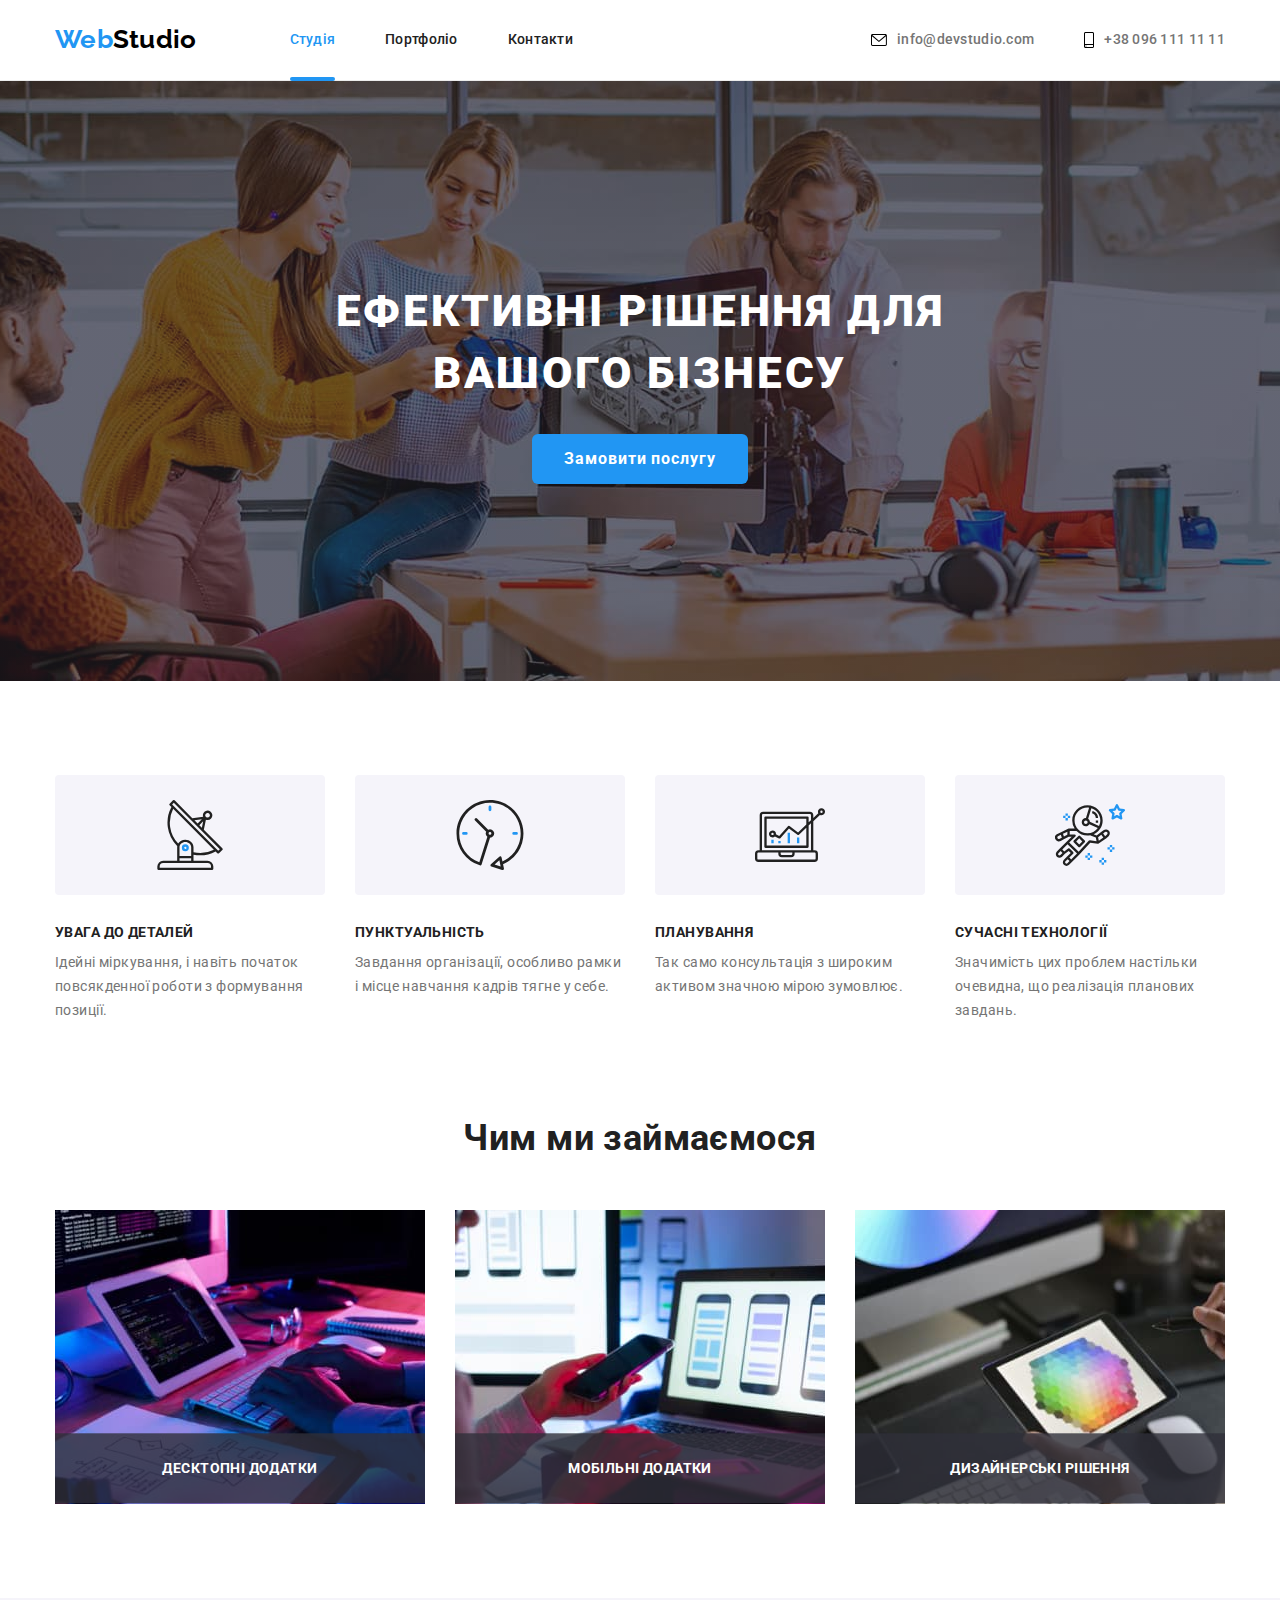
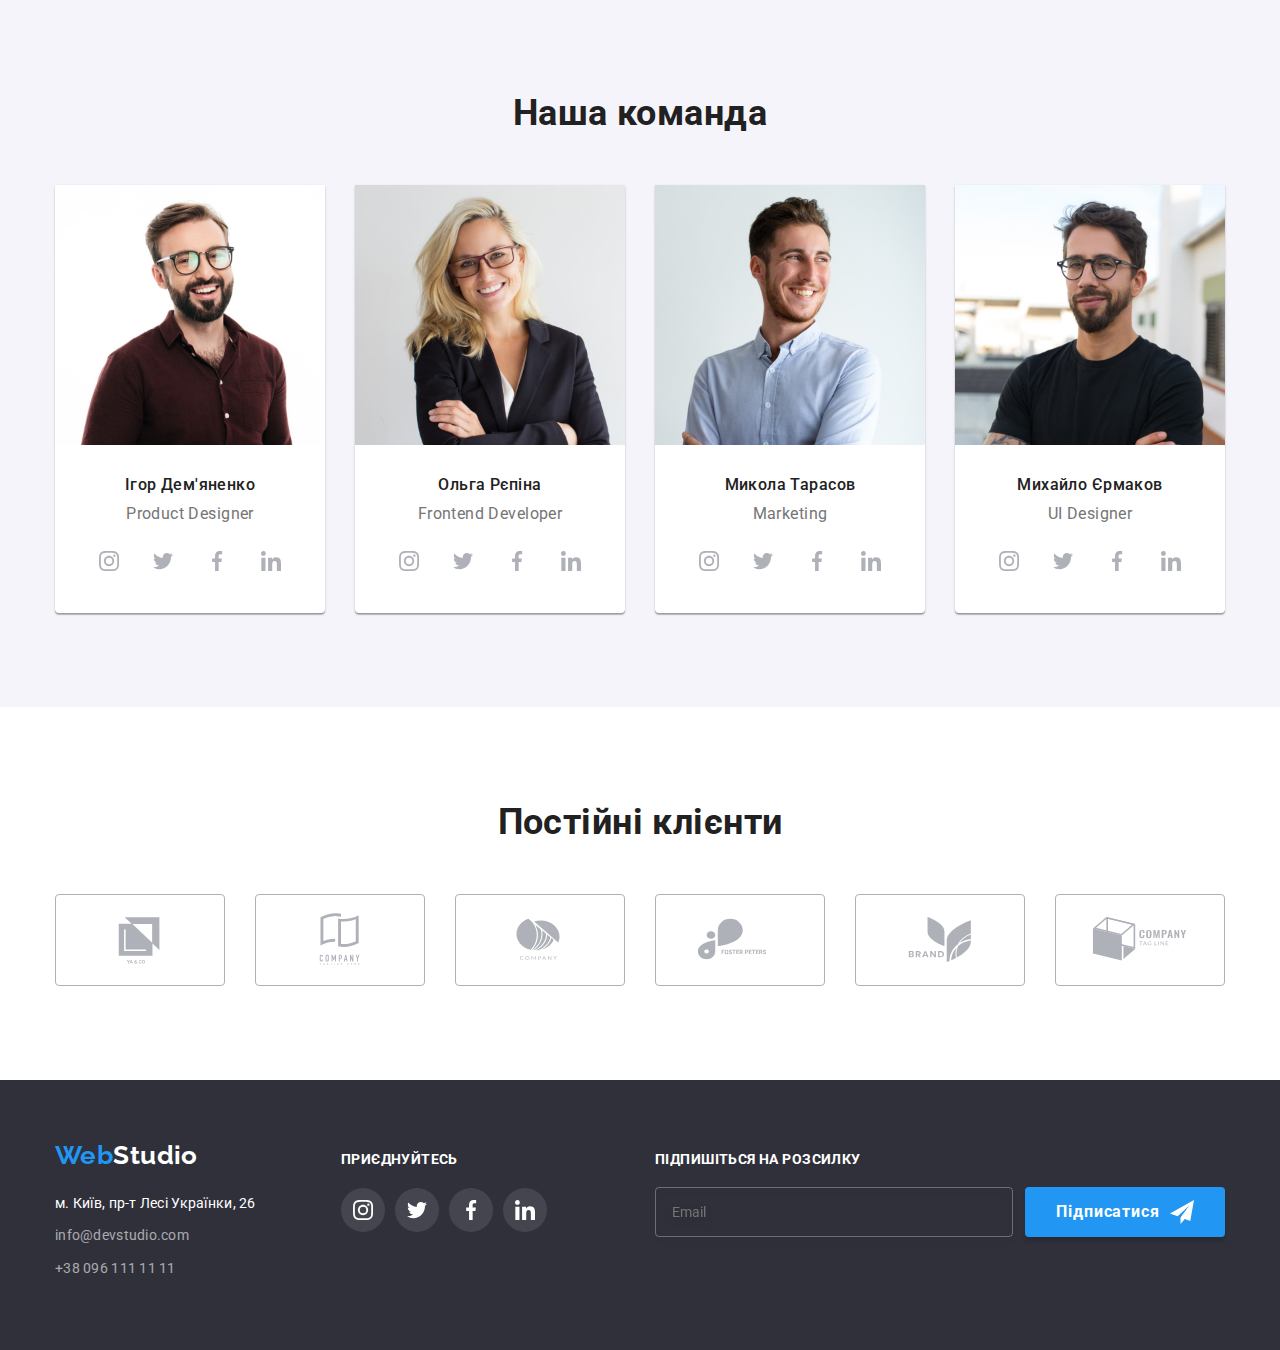
==== commit ca93a957: "add modal and sub styles" ====
--- a/index.html
+++ b/index.html
@@ -346,7 +346,7 @@
 
     <!-- footer -->
     <footer class="footer">
-        <div class="container">
+        <div class="container footer-align">
             <div class="address-links">
                 <a href="/" class="footer logo"><span class="logo-web">Web</span>Studio</a>
             <address class="address-list">
@@ -390,26 +390,26 @@
                     </li>
                 </ul>
             </div>
-            <!-- <div class="thumb-foot">
-                <form class="sub-data">
-                    <label class="sub-text" for="sub">
+            <div class="sub-field">
+                <form class="sub-form">
+                    <label class="sub-label">
                         Підпишіться на розсилку
-                        <input class="sub-form" type="email" name="sub" placeholder="Email" id="sub" />
-                    </label>
-                    <button class="sub-btn" type="submit">
+                        <input class="sub-input" type="email" name="sub" placeholder="Email">
+                    </label>
+                    <button class="btn sub-btn" type="submit">
                         Підписатися
                         <svg class="sub-icon" width="24" height="24">
-                        <use href="./images/sprites.svg#icon-send"></use>
+                        <use href="./images/icons.svg#icon-send"></use>
                         </svg>
                     </button>
                 </form>
-            </div> -->
+            </div>
         </div>
     </footer>
-    <div class="backdrop is-hidde" data-modal>
+    <div class="backdrop is-hidden" data-modal>
         <div class="modal">
             <button type="button" class="btn btn-modal" data-modal-close>
-                <svg class="modal-icon" width="18px" height="18px">
+                <svg class="close-icon" width="18px" height="18px">
                     <use href="./images/icons.svg#icon-close"></use>
                 </svg>
             </button>
@@ -419,32 +419,50 @@
             <form name="ticket">
                 <div class="form-field">
                     <label class="modal-label">
-                        Ім'я
-                        <input type="text" name="user-name" class="modal-input">
+                        <span class="label-text">Ім'я</span>
+                        <div class="input-wrapper">
+                            <input type="text" name="user-name" class="modal-input">
+                            <svg class="modal-icon" width="18px" height="18px">
+                                <use href="./images/icons.svg#icon-person"></use>
+                            </svg>
+                        </div>
                     </label>
                 </div>
                 <div class="form-field">
                     <label class="modal-label">
-                    Телефон
-                    <input type="tel" name="user-tel" class="modal-input">
+                        <span class="label-text">Телефон</span>                    
+                    <div class="input-wrapper">
+                        <input type="tel" name="user-tel" class="modal-input">
+                        <svg class="modal-icon" width="18px" height="18px">
+                            <use href="./images/icons.svg#icon-phone"></use>
+                        </svg>
+                    </div>
                     </label>
                 </div>
                 <div class="form-field">
                     <label class="modal-label">
-                    Пошта
-                    <input type="email" name="user-email" class="modal-input">
+                        <span class="label-text">Пошта</span>                    
+                    <div class="input-wrapper">
+                        <input type="email" name="user-email" class="modal-input">
+                        <svg class="modal-icon" width="18px" height="18px">
+                            <use href="./images/icons.svg#icon-email"></use>
+                        </svg>
+                    </div>
                     </label>
                 </div>
                 <div class="form-field">
                     <label class="modal-label">
-                        Коментар
+                        <span class="label-text">Коментар</span>                        
                     <textarea name="user-comment" placeholder="Введіть текст" class="user-comment modal-input" rows="8"></textarea>
                     </label>
                 </div>
                 <div class="form-field checkbox-field">
                     <label class="modal-label-checkbox">
-                        <input type="checkbox">
-                        Погоджуюся з розсилкою та приймаю<a href="/">Умови договору</a>
+                        <input type="checkbox" class="checkbox">
+                        <span class="checkbox-icon"></span>
+                        <span>
+                            Погоджуюся з розсилкою та приймаю <a href="/" class="policy-link"> Умови договору</a>
+                        </span>
                     </label>
                 </div>
                 <button type="submit" class="btn btn-submit">
--- a/css/styles.css
+++ b/css/styles.css
@@ -616,6 +616,10 @@
 }
 
 /* footer */
+.footer-align {
+    justify-content: space-between;
+}
+
 .footer {
     padding: 60px 0;
 
@@ -717,6 +721,68 @@
 .social-link:hover,
 .social-link:focus {
     background-color: var(--accent-color);
+}
+
+.sub-field {
+    display: flex;
+    align-items: center;
+    justify-content: center;
+    margin-left: 93px;
+}
+
+.sub-form {
+    display: flex;
+    align-items: flex-end;
+    justify-content: center;
+}
+
+.sub-label {
+    font-weight: 700;
+    line-height: 16px;
+    text-transform: uppercase;
+
+    color: var(--footer-text-color);
+}
+
+.sub-input {
+    display: flex;
+    align-items: center;
+    justify-content: center;
+    width: 358px;
+    height: 50px;
+    margin-top: 20px;
+    padding: 15px 16px;
+
+    background-color: transparent;
+    color: rgba(255, 255, 255, 0.6);
+    border: 1px solid rgba(255, 255, 255, 0.3);
+    filter: drop-shadow(0px 4px 4px rgba(0, 0, 0, 0.15));
+    border-radius: 4px;
+    outline: none;
+}
+
+.sub-btn {
+    display: flex;
+    align-items: center;
+    justify-content: center;
+    width: 200px;
+    height: 50px;
+    margin-left: 12px;
+
+    letter-spacing: 0.06em;
+    font-weight: 700;
+    font-size: 16px;
+    line-height: 1.88;
+
+    color: #fff;
+    background: #2196f3;
+    box-shadow: 0px 4px 4px rgba(0, 0, 0, 0.15);
+    border-radius: 4px;
+    border: transparent;
+}
+
+.sub-icon {
+    margin-left: 10px;
 }
 
 /* modal */
@@ -776,6 +842,11 @@
     background-color: #ffffff;
     border-radius: 50%;
     border: 1px solid rgba(0, 0, 0, 0.1);
+    transition: fill 250ms cubic-bezier(0.4, 0, 0.2, 1);
+}
+
+.btn-modal:hover {
+    fill: var(--accent-color);
 }
 
 .modal .title {
@@ -802,22 +873,50 @@
 }
 
 .modal-label {
+
     font-size: 12px;
     line-height: 14px;
     letter-spacing: 0.01em;
 }
 
+.label-text {
+    display: block;
+    margin-bottom: 4px;
+}
+
 .modal-input {
     width: 100%;
     height: 40px;
-    margin-top: 4px;
-    padding-top: 12px;
-    padding-right: 12px;
-    padding-bottom: 12px;
+    padding: 12px;
     padding-left: 42px;
 
     border: 1px solid rgba(33, 33, 33, 0.2);
     border-radius: 4px;
+    outline: none;
+
+    transition: fill 2500ms cubic-bezier(0.4, 0, 0.2, 1),
+    border-color 250ms cubic-bezier(0.4, 0, 0.2, 1);
+}
+
+.modal-input:focus + .modal-icon {
+    fill: var(--accent-color);
+}
+
+.modal-input:focus {
+    border-color: var(--accent-color);
+}
+
+.input-wrapper {
+    position: relative;
+}
+
+.modal-icon {
+    position: absolute;
+    left: 12px;
+    top: 50%;
+    transform: translateY(-50%);
+
+    fill: #212121;
 }
 
 .user-comment {
@@ -827,7 +926,35 @@
 }
 
 .checkbox-field {
+    position: relative;
     margin-top: 20px;
+}
+
+.checkbox {
+    appearance: none;
+}
+
+.checkbox-icon {
+    position: absolute;
+    left: 10px;
+    display: inline-block;
+    width: 16px;
+    height: 15px;
+    border: 2px solid #212121;
+    border-radius: 2px;
+}
+
+.checkbox:checked + .checkbox-icon {
+    border: none;
+    background-color: var(--accent-color);
+    background-image: url(../images/icon-check.svg);
+    background-repeat: no-repeat;
+    background-position: center;
+}
+
+.policy-link {
+    color: var(--accent-color);
+    text-underline-position: under;
 }
 
 .btn-submit {
